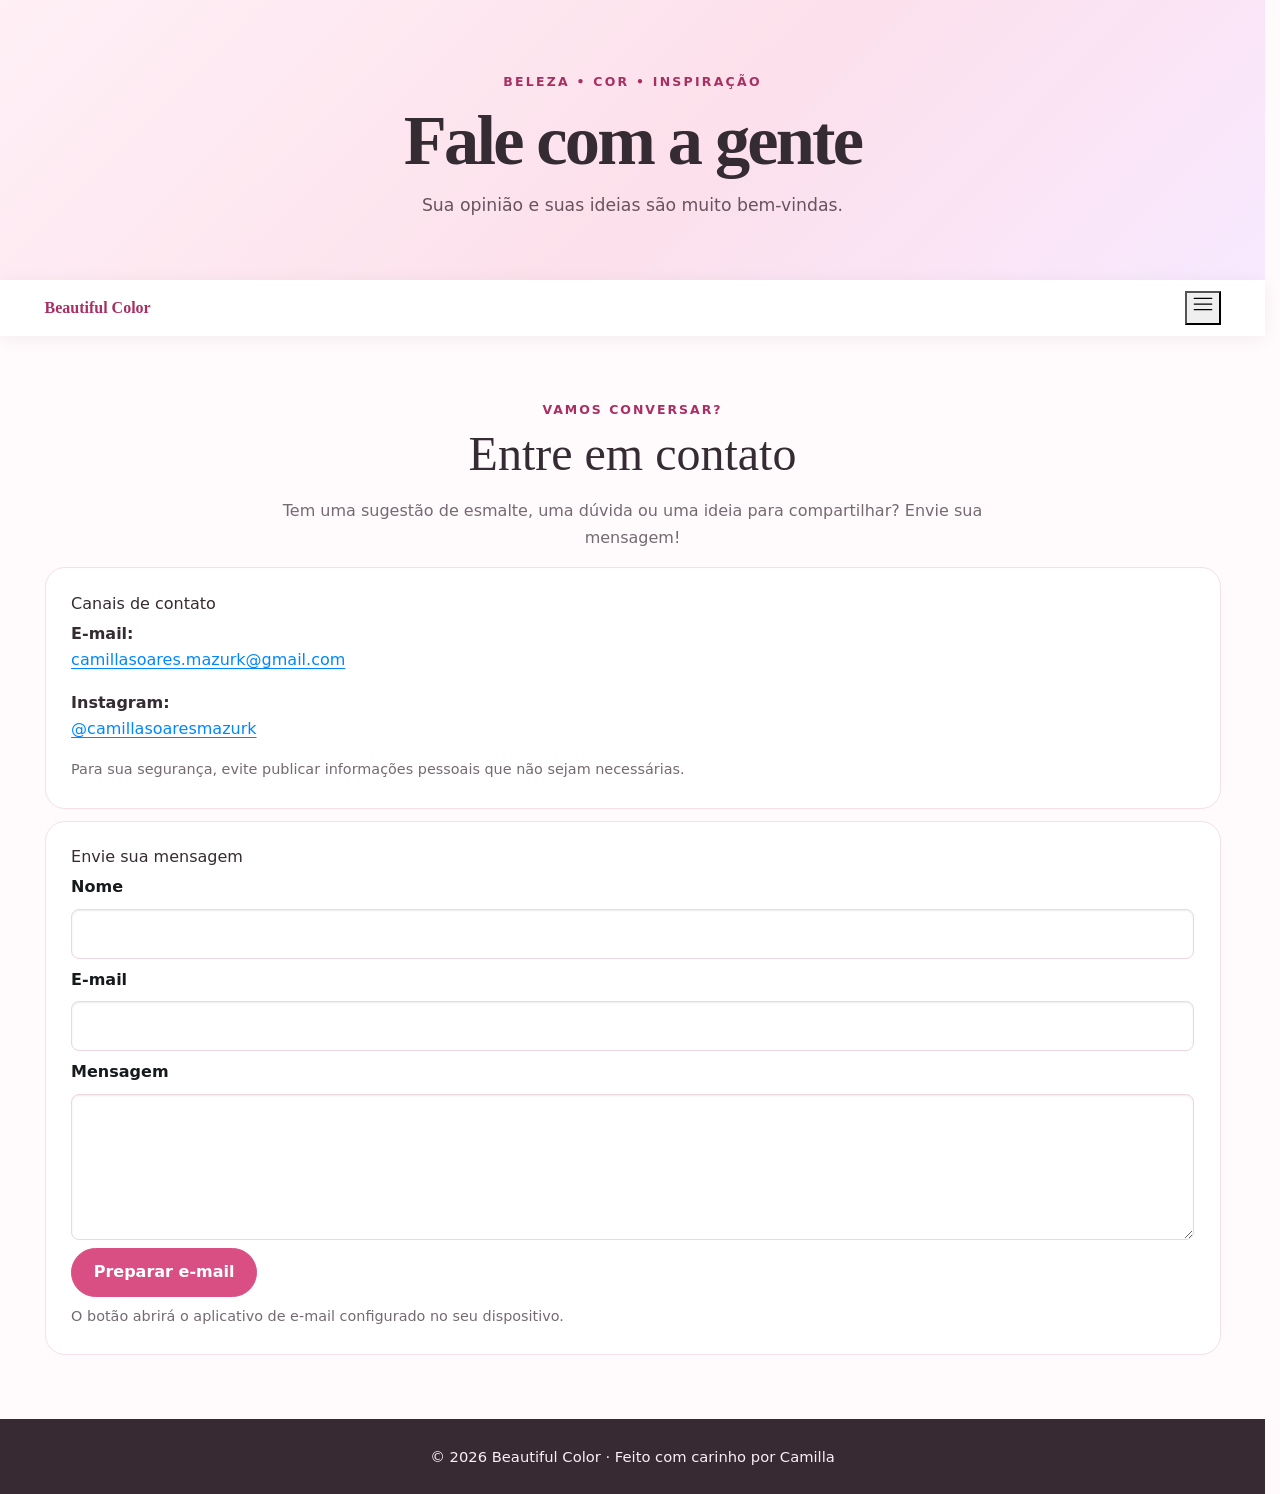
==== html/contato.html @ e8426bd7 "começo e reeboot do site pro git" ====
<!doctype html>
<html lang="pt-BR">
<head>
  <meta charset="utf-8">
  <meta name="viewport" content="width=device-width, initial-scale=1">
  <meta name="description" content="Beautiful Color: inspirações, cores e tendências de esmaltes.">
  <title>Beautiful Color | Contato</title>
  <link rel="stylesheet" href="../css/bootstrap.min.css">
  <link rel="stylesheet" href="../css/style.css">
</head>
<body>
  <header class="site-header">
    <div class="container">
      <div class="eyebrow">beleza • cor • inspiração</div>
      <h1>Fale com a gente</h1>
      <p>Sua opinião e suas ideias são muito bem-vindas.</p>
    </div>
  </header>
  <nav class="navbar navbar-expand-lg sticky-top" aria-label="Navegação principal">
    <div class="container">
      <a class="navbar-brand" href="index.html">Beautiful Color</a>
      <button class="navbar-toggler" type="button" data-bs-toggle="collapse" data-bs-target="#menuPrincipal" aria-controls="menuPrincipal" aria-expanded="false" aria-label="Abrir menu">
        <span class="navbar-toggler-icon"></span>
      </button>
      <div class="collapse navbar-collapse" id="menuPrincipal">
        <ul class="navbar-nav ms-auto"><li class="nav-item"><a class="nav-link "  href="index.html">Início</a></li><li class="nav-item"><a class="nav-link "  href="sobre.html">Sobre</a></li><li class="nav-item"><a class="nav-link "  href="sobre.html#galeria">Galeria</a></li><li class="nav-item"><a class="nav-link active" aria-current="page" href="contato.html">Contato</a></li></ul>
      </div>
    </div>
  </nav>
  <main>

    <section class="section-space">
      <div class="container">
        <div class="text-center mb-5">
          <div class="section-kicker">Vamos conversar?</div>
          <h2 class="section-title">Entre em contato</h2>
          <p class="lead-copy mx-auto">Tem uma sugestão de esmalte, uma dúvida ou uma ideia para compartilhar? Envie sua mensagem!</p>
        </div>
        <div class="row g-4">
          <div class="col-lg-5">
            <div class="contact-panel">
              <h3 class="h5 mb-3">Canais de contato</h3>
              <p><strong>E-mail:</strong><br><a href="mailto:camillasoares.mazurk@gmail.com">camillasoares.mazurk@gmail.com</a></p>
              <p><strong>Instagram:</strong><br><a href="https://instagram.com/camillasoaresmazurk" target="_blank" rel="noopener noreferrer">@camillasoaresmazurk</a></p>
              <p class="small-note mb-0">Para sua segurança, evite publicar informações pessoais que não sejam necessárias.</p>
            </div>
          </div>
          <div class="col-lg-7">
            <div class="contact-panel">
              <h3 class="h5 mb-3">Envie sua mensagem</h3>
              <form id="formContato">
                <div class="mb-3">
                  <label class="form-label" for="nome">Nome</label>
                  <input class="form-control" type="text" id="nome" name="nome" autocomplete="name" required>
                </div>
                <div class="mb-3">
                  <label class="form-label" for="email">E-mail</label>
                  <input class="form-control" type="email" id="email" name="email" autocomplete="email" required>
                </div>
                <div class="mb-3">
                  <label class="form-label" for="mensagem">Mensagem</label>
                  <textarea class="form-control" id="mensagem" name="mensagem" rows="5" required></textarea>
                </div>
                <button class="btn btn-rose" type="submit">Preparar e-mail</button>
                <p class="small-note mt-3 mb-0" id="avisoFormulario">O botão abrirá o aplicativo de e-mail configurado no seu dispositivo.</p>
              </form>
            </div>
          </div>
        </div>
      </div>
    </section>
    <script>
      document.getElementById('formContato').addEventListener('submit', function (event) {
        event.preventDefault();
        if (!this.reportValidity()) return;
        const nome = document.getElementById('nome').value.trim();
        const email = document.getElementById('email').value.trim();
        const mensagem = document.getElementById('mensagem').value.trim();
        const assunto = encodeURIComponent('Mensagem pelo site Beautiful Color');
        const corpo = encodeURIComponent('Nome: ' + nome + '\nE-mail: ' + email + '\n\nMensagem:\n' + mensagem);
        window.location.href = 'mailto:camillasoares.mazurk@gmail.com?subject=' + assunto + '&body=' + corpo;
      });
    </script>

  </main>
  <footer class="site-footer">
    <div class="container"><p>© 2026 Beautiful Color · Feito com carinho por Camilla</p></div>
  </footer>
  <script src="../js/bootstrap.bundle.min.js"></script>
</body>
</html>
---- css/style.css ----
:root {
  --pink: #d94f83;
  --pink-dark: #a92f62;
  --rose: #fff1f6;
  --ink: #352b32;
  --muted: #756a72;
  --cream: #fffafc;
}
* { box-sizing: border-box; }
html { scroll-behavior: smooth; }
body {
  margin: 0; color: var(--ink); background: var(--cream);
  font-family: "Segoe UI", system-ui, -apple-system, sans-serif;
  line-height: 1.65;
}
.site-header {
  background: linear-gradient(135deg, #fff0f6 0%, #fce0eb 55%, #f8e9ff 100%);
  padding: 4.5rem 1rem 3.8rem; text-align: center;
}
.site-header .eyebrow {
  color: var(--pink-dark); font-size: .78rem; font-weight: 700;
  letter-spacing: .18em; text-transform: uppercase;
}
.site-header h1 {
  margin: .35rem 0 .5rem; font-family: Georgia, serif;
  font-size: clamp(2.4rem, 6vw, 4.4rem); font-weight: 600;
  letter-spacing: -.04em;
}
.site-header p { margin: 0; color: #69535f; font-size: 1.08rem; }
.navbar { background: rgba(255,255,255,.96); box-shadow: 0 3px 18px rgba(65,35,50,.06); }
.navbar-brand { color: var(--pink-dark) !important; font-family: Georgia,serif; font-weight: 700; }
.nav-link { color: var(--ink) !important; font-weight: 600; }
.nav-link:hover, .nav-link.active { color: var(--pink-dark) !important; }
main { min-height: 55vh; }
.section-space { padding: 4rem 0; }
.section-kicker { color: var(--pink-dark); font-size: .78rem; font-weight: 700; letter-spacing: .16em; text-transform: uppercase; }
.section-title { font-family: Georgia,serif; font-size: clamp(2rem,4vw,3rem); margin: .25rem 0 1rem; }
.lead-copy { max-width: 720px; color: var(--muted); }
.hero-card {
  overflow: hidden; border: 0; border-radius: 1.5rem;
  background: white; box-shadow: 0 18px 50px rgba(83,42,62,.09);
}
.hero-card img { width: 100%; height: 390px; object-fit: cover; }
.btn-rose {
  --bs-btn-color: #fff; --bs-btn-bg: var(--pink); --bs-btn-border-color: var(--pink);
  --bs-btn-hover-color: #fff; --bs-btn-hover-bg: var(--pink-dark); --bs-btn-hover-border-color: var(--pink-dark);
  border-radius: 999px; padding: .72rem 1.35rem; font-weight: 650;
}
.btn-outline-rose {
  --bs-btn-color: var(--pink-dark); --bs-btn-border-color: #e7a6c0;
  --bs-btn-hover-bg: var(--pink); --bs-btn-hover-color: #fff; --bs-btn-hover-border-color: var(--pink);
  border-radius: 999px; font-weight: 650;
}
.feature-card {
  height: 100%; border: 1px solid #f4dce6; border-radius: 1.2rem;
  padding: 1.5rem; background: #fff; box-shadow: 0 10px 30px rgba(83,42,62,.04);
}
.feature-icon { width: 48px; height: 48px; display:grid; place-items:center; border-radius:50%; background:var(--rose); color:var(--pink-dark); font-size:1.35rem; }
.gallery-card {
  height: 100%; overflow: hidden; border: 0; border-radius: 1rem;
  background: #fff; box-shadow: 0 10px 30px rgba(83,42,62,.08);
}
.gallery-card img { width: 100%; height: 260px; object-fit: cover; transition: transform .35s ease; }
.gallery-card:hover img { transform: scale(1.04); }
.gallery-card .card-body { padding: 1rem 1.1rem; }
.about-panel { background: #fff; border: 1px solid #f5dfe8; border-radius: 1.25rem; padding: clamp(1.4rem,4vw,2.5rem); }
.contact-panel { background: #fff; border: 1px solid #f5dfe8; border-radius: 1.25rem; padding: 1.6rem; height: 100%; }
.form-control { border-color: #ead7df; padding: .75rem .9rem; }
.form-control:focus { border-color: #dc82a7; box-shadow: 0 0 0 .2rem rgba(217,79,131,.12); }
.form-label { font-weight: 650; }
.site-footer { background: #382a33; color: #fceef4; padding: 1.6rem 1rem; text-align:center; }
.site-footer p { margin: 0; font-size: .92rem; }
.small-note { color: var(--muted); font-size: .9rem; }
@media (max-width: 575.98px) {
  .site-header { padding: 3.2rem 1rem 2.8rem; }
  .section-space { padding: 2.8rem 0; }
  .hero-card img { height: 280px; }
  .gallery-card img { height: 230px; }
}
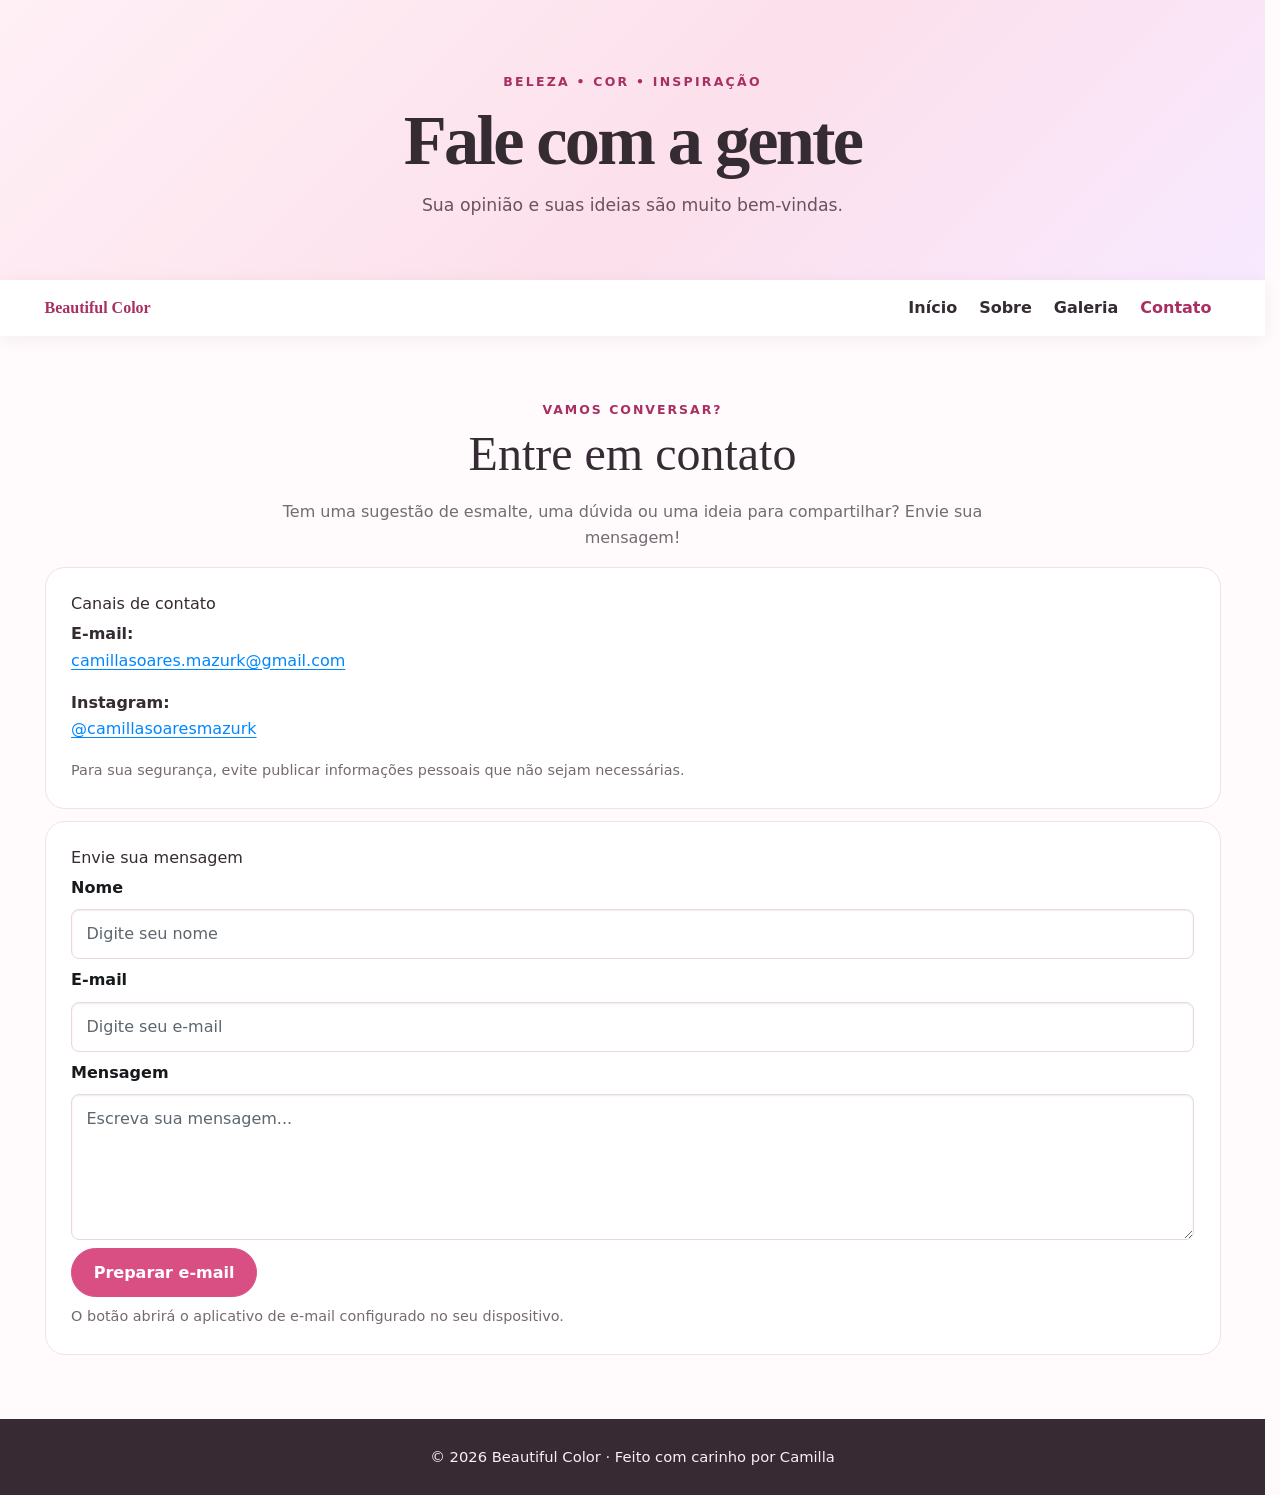
==== commit 2b364c45: "correção de codigo" ====
--- a/html/contato.html
+++ b/html/contato.html
@@ -1,91 +1,281 @@
+
 <!doctype html>
 <html lang="pt-BR">
+
 <head>
-  <meta charset="utf-8">
-  <meta name="viewport" content="width=device-width, initial-scale=1">
-  <meta name="description" content="Beautiful Color: inspirações, cores e tendências de esmaltes.">
-  <title>Beautiful Color | Contato</title>
-  <link rel="stylesheet" href="../css/bootstrap.min.css">
-  <link rel="stylesheet" href="../css/style.css">
+    <meta charset="utf-8">
+    <meta name="viewport" content="width=device-width, initial-scale=1">
+
+    <meta name="description" content="Beautiful Color: inspirações, cores e tendências de esmaltes.">
+
+    <title>Beautiful Color | Contato</title>
+
+    <link rel="stylesheet" href="../css/bootstrap.min.css">
+    <link rel="stylesheet" href="../css/style.css">
 </head>
+
 <body>
-  <header class="site-header">
-    <div class="container">
-      <div class="eyebrow">beleza • cor • inspiração</div>
-      <h1>Fale com a gente</h1>
-      <p>Sua opinião e suas ideias são muito bem-vindas.</p>
-    </div>
-  </header>
-  <nav class="navbar navbar-expand-lg sticky-top" aria-label="Navegação principal">
-    <div class="container">
-      <a class="navbar-brand" href="index.html">Beautiful Color</a>
-      <button class="navbar-toggler" type="button" data-bs-toggle="collapse" data-bs-target="#menuPrincipal" aria-controls="menuPrincipal" aria-expanded="false" aria-label="Abrir menu">
-        <span class="navbar-toggler-icon"></span>
-      </button>
-      <div class="collapse navbar-collapse" id="menuPrincipal">
-        <ul class="navbar-nav ms-auto"><li class="nav-item"><a class="nav-link "  href="index.html">Início</a></li><li class="nav-item"><a class="nav-link "  href="sobre.html">Sobre</a></li><li class="nav-item"><a class="nav-link "  href="sobre.html#galeria">Galeria</a></li><li class="nav-item"><a class="nav-link active" aria-current="page" href="contato.html">Contato</a></li></ul>
-      </div>
-    </div>
-  </nav>
-  <main>
-
-    <section class="section-space">
-      <div class="container">
-        <div class="text-center mb-5">
-          <div class="section-kicker">Vamos conversar?</div>
-          <h2 class="section-title">Entre em contato</h2>
-          <p class="lead-copy mx-auto">Tem uma sugestão de esmalte, uma dúvida ou uma ideia para compartilhar? Envie sua mensagem!</p>
+
+    <!-- CABEÇALHO -->
+    <header class="site-header">
+        <div class="container">
+
+            <div class="eyebrow">
+                beleza • cor • inspiração
+            </div>
+
+            <h1>Fale com a gente</h1>
+
+            <p>Sua opinião e suas ideias são muito bem-vindas.</p>
+
         </div>
-        <div class="row g-4">
-          <div class="col-lg-5">
-            <div class="contact-panel">
-              <h3 class="h5 mb-3">Canais de contato</h3>
-              <p><strong>E-mail:</strong><br><a href="mailto:camillasoares.mazurk@gmail.com">camillasoares.mazurk@gmail.com</a></p>
-              <p><strong>Instagram:</strong><br><a href="https://instagram.com/camillasoaresmazurk" target="_blank" rel="noopener noreferrer">@camillasoaresmazurk</a></p>
-              <p class="small-note mb-0">Para sua segurança, evite publicar informações pessoais que não sejam necessárias.</p>
+    </header>
+
+    <!-- MENU DE NAVEGAÇÃO -->
+    <nav class="navbar navbar-expand-lg sticky-top" aria-label="Navegação principal">
+
+        <div class="container">
+
+            <a class="navbar-brand" href="index.html">
+                Beautiful Color
+            </a>
+
+            <ul class="navbar-nav ms-auto flex-row">
+
+                <li class="nav-item">
+                    <a class="nav-link" href="index.html">
+                        Início
+                    </a>
+                </li>
+
+                <li class="nav-item">
+                    <a class="nav-link" href="sobre.html">
+                        Sobre
+                    </a>
+                </li>
+
+                <li class="nav-item">
+                    <a class="nav-link" href="sobre.html#galeria">
+                        Galeria
+                    </a>
+                </li>
+
+                <li class="nav-item">
+                    <a class="nav-link active" aria-current="page" href="contato.html">
+                        Contato
+                    </a>
+                </li>
+
+            </ul>
+
+        </div>
+
+    </nav>
+
+    <!-- CONTEÚDO PRINCIPAL -->
+    <main>
+
+        <section class="section-space">
+
+            <div class="container">
+
+                <!-- TÍTULO -->
+                <div class="text-center mb-5">
+
+                    <div class="section-kicker">
+                        Vamos conversar?
+                    </div>
+
+                    <h2 class="section-title">
+                        Entre em contato
+                    </h2>
+
+                    <p class="lead-copy mx-auto">
+                        Tem uma sugestão de esmalte, uma dúvida ou uma
+                        ideia para compartilhar? Envie sua mensagem!
+                    </p>
+
+                </div>
+
+                <div class="row g-4">
+
+                    <!-- CANAIS DE CONTATO -->
+                    <div class="col-lg-5">
+
+                        <div class="contact-panel">
+
+                            <h3 class="h5 mb-3">
+                                Canais de contato
+                            </h3>
+
+                            <p>
+                                <strong>E-mail:</strong>
+                                <br>
+
+                                <a href="mailto:camillasoares.mazurk@gmail.com">
+                                    camillasoares.mazurk@gmail.com
+                                </a>
+                            </p>
+
+                            <p>
+                                <strong>Instagram:</strong>
+                                <br>
+
+                                <a href="https://instagram.com/camillasoaresmazurk"
+                                   target="_blank"
+                                   rel="noopener noreferrer">
+
+                                    @camillasoaresmazurk
+
+                                </a>
+                            </p>
+
+                            <p class="small-note mb-0">
+                                Para sua segurança, evite publicar informações
+                                pessoais que não sejam necessárias.
+                            </p>
+
+                        </div>
+
+                    </div>
+
+                    <!-- FORMULÁRIO -->
+                    <div class="col-lg-7">
+
+                        <div class="contact-panel">
+
+                            <h3 class="h5 mb-3">
+                                Envie sua mensagem
+                            </h3>
+
+                            <form id="formContato">
+
+                                <!-- NOME -->
+                                <div class="mb-3">
+
+                                    <label class="form-label" for="nome">
+                                        Nome
+                                    </label>
+
+                                    <input
+                                        class="form-control"
+                                        type="text"
+                                        id="nome"
+                                        name="nome"
+                                        placeholder="Digite seu nome"
+                                        autocomplete="name"
+                                        required>
+
+                                </div>
+
+                                <!-- E-MAIL -->
+                                <div class="mb-3">
+
+                                    <label class="form-label" for="email">
+                                        E-mail
+                                    </label>
+
+                                    <input
+                                        class="form-control"
+                                        type="email"
+                                        id="email"
+                                        name="email"
+                                        placeholder="Digite seu e-mail"
+                                        autocomplete="email"
+                                        required>
+
+                                </div>
+
+                                <!-- MENSAGEM -->
+                                <div class="mb-3">
+
+                                    <label class="form-label" for="mensagem">
+                                        Mensagem
+                                    </label>
+
+                                    <textarea
+                                        class="form-control"
+                                        id="mensagem"
+                                        name="mensagem"
+                                        rows="5"
+                                        placeholder="Escreva sua mensagem..."
+                                        required></textarea>
+
+                                </div>
+
+                                <!-- BOTÃO DE ENVIO -->
+                                <button class="btn btn-rose" type="submit">
+                                    Preparar e-mail
+                                </button>
+
+                                <p class="small-note mt-3 mb-0" id="avisoFormulario">
+                                    O botão abrirá o aplicativo de e-mail
+                                    configurado no seu dispositivo.
+                                </p>
+
+                            </form>
+
+                        </div>
+
+                    </div>
+
+                </div>
+
             </div>
-          </div>
-          <div class="col-lg-7">
-            <div class="contact-panel">
-              <h3 class="h5 mb-3">Envie sua mensagem</h3>
-              <form id="formContato">
-                <div class="mb-3">
-                  <label class="form-label" for="nome">Nome</label>
-                  <input class="form-control" type="text" id="nome" name="nome" autocomplete="name" required>
-                </div>
-                <div class="mb-3">
-                  <label class="form-label" for="email">E-mail</label>
-                  <input class="form-control" type="email" id="email" name="email" autocomplete="email" required>
-                </div>
-                <div class="mb-3">
-                  <label class="form-label" for="mensagem">Mensagem</label>
-                  <textarea class="form-control" id="mensagem" name="mensagem" rows="5" required></textarea>
-                </div>
-                <button class="btn btn-rose" type="submit">Preparar e-mail</button>
-                <p class="small-note mt-3 mb-0" id="avisoFormulario">O botão abrirá o aplicativo de e-mail configurado no seu dispositivo.</p>
-              </form>
-            </div>
-          </div>
+
+        </section>
+
+    </main>
+
+    <!-- RODAPÉ -->
+    <footer class="site-footer">
+
+        <div class="container">
+
+            <p>
+                © 2026 Beautiful Color · Feito com carinho por Camilla
+            </p>
+
         </div>
-      </div>
-    </section>
+
+    </footer>
+
+    <!-- FUNCIONAMENTO DO FORMULÁRIO -->
     <script>
-      document.getElementById('formContato').addEventListener('submit', function (event) {
-        event.preventDefault();
-        if (!this.reportValidity()) return;
-        const nome = document.getElementById('nome').value.trim();
-        const email = document.getElementById('email').value.trim();
-        const mensagem = document.getElementById('mensagem').value.trim();
-        const assunto = encodeURIComponent('Mensagem pelo site Beautiful Color');
-        const corpo = encodeURIComponent('Nome: ' + nome + '\nE-mail: ' + email + '\n\nMensagem:\n' + mensagem);
-        window.location.href = 'mailto:camillasoares.mazurk@gmail.com?subject=' + assunto + '&body=' + corpo;
-      });
+
+        document.getElementById('formContato').addEventListener('submit', function (event) {
+
+            event.preventDefault();
+
+            if (!this.reportValidity()) return;
+
+            const nome = document.getElementById('nome').value.trim();
+
+            const email = document.getElementById('email').value.trim();
+
+            const mensagem = document.getElementById('mensagem').value.trim();
+
+            const assunto = encodeURIComponent(
+                'Mensagem pelo site Beautiful Color'
+            );
+
+            const corpo = encodeURIComponent(
+                'Nome: ' + nome +
+                '\nE-mail: ' + email +
+                '\n\nMensagem:\n' + mensagem
+            );
+
+            window.location.href =
+                'mailto:camillasoares.mazurk@gmail.com?subject='
+                + assunto + '&body=' + corpo;
+
+        });
+
     </script>
 
-  </main>
-  <footer class="site-footer">
-    <div class="container"><p>© 2026 Beautiful Color · Feito com carinho por Camilla</p></div>
-  </footer>
-  <script src="../js/bootstrap.bundle.min.js"></script>
+    <!-- BOOTSTRAP -->
+    <script src="../js/bootstrap.bundle.min.js"></script>
+
 </body>
+
 </html>
